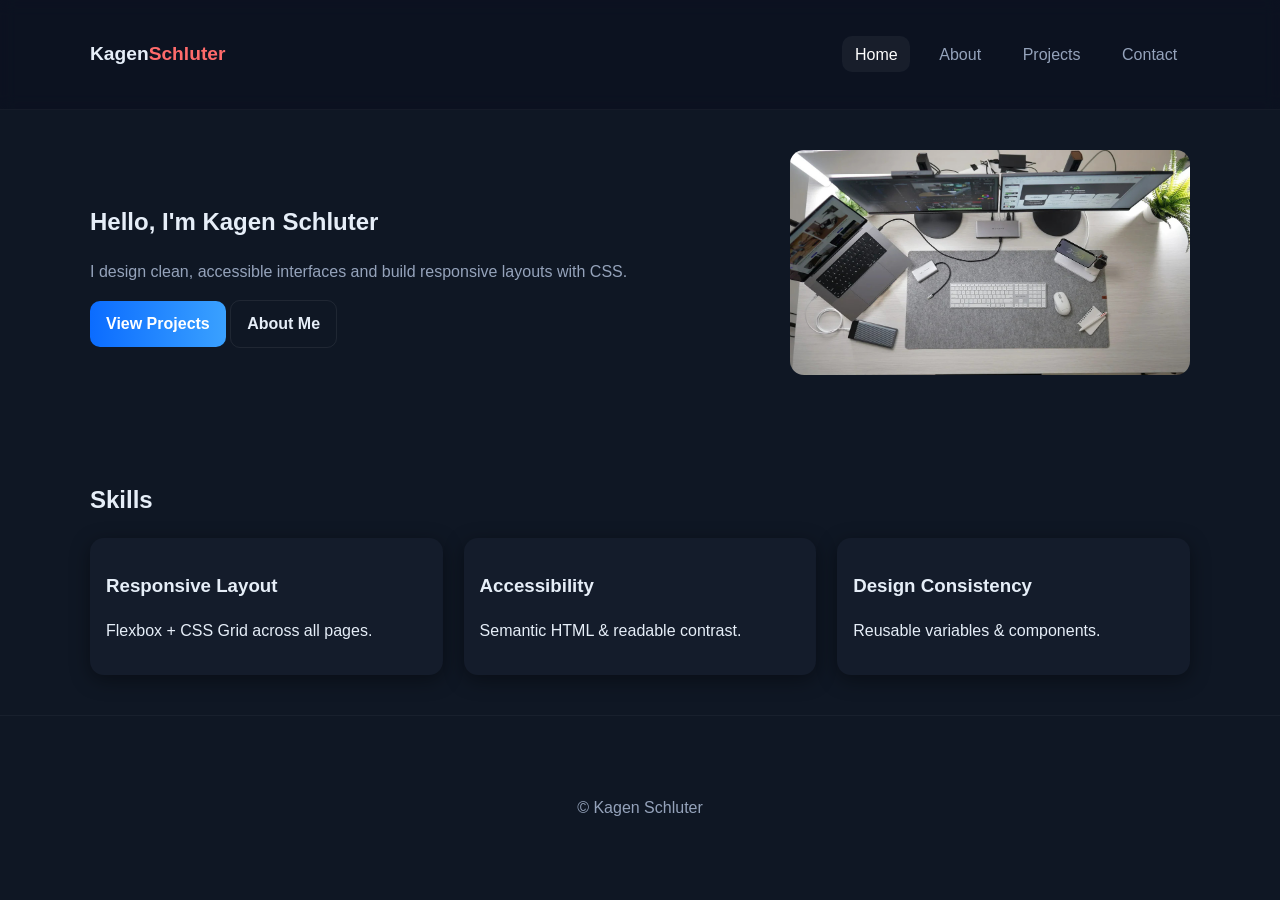
==== index.html @ 68929fca "Add files via upload" ====
<!DOCTYPE html>
<html lang="en">
<head>
  <meta charset="UTF-8" />
  <meta name="viewport" content="width=device-width, initial-scale=1" />
  <link rel="icon" type="image/png" href="assets/images/favicon.ico">
  <title>Your Name — Portfolio</title>
  <link rel="stylesheet" href="css/style.css" />
</head>

<body>
  <a class="skip-link" href="#main">Skip to main content</a>

  <header class="site-header">
    <div class="container header-inner">
      <a class="logo" href="index.html">Kagen<span>Schluter</span></a>

      <!-- Pure CSS Mobile Nav -->
      <input type="checkbox" id="nav-toggle" class="nav-toggle" aria-label="Open navigation">
      <label for="nav-toggle" class="nav-toggle-label" aria-hidden="true">☰</label>

      <nav class="site-nav">
        <ul class="nav-list">
          <li><a class="active" href="index.html">Home</a></li>
          <li><a href="about.html">About</a></li>
          <li><a href="projects.html">Projects</a></li>
          <li><a href="contact.html">Contact</a></li>
        </ul>
      </nav>
    </div>
  </header>

  <main id="main">
    <section class="hero container">
      <div class="hero-grid">
        <div>
          <h1>Hello, I'm <strong>Kagen Schluter</strong></h1>
          <p class="lede">I design clean, accessible interfaces and build responsive layouts with CSS.</p>
          <div class="cta-row">
            <a class="btn primary" href="projects.html">View Projects</a>
            <a class="btn outline" href="about.html">About Me</a>
          </div>
        </div>

        <div class="hero-image">
          <img src="assets/images/hero.jpg" alt="Laptop desk workspace">
        </div>
      </div>
    </section>

    <section class="container">
      <h2>Skills</h2>
      <div class="feature-grid">
        <article class="card">
          <h3>Responsive Layout</h3>
          <p>Flexbox + CSS Grid across all pages.</p>
        </article>

        <article class="card">
          <h3>Accessibility</h3>
          <p>Semantic HTML & readable contrast.</p>
        </article>

        <article class="card">
          <h3>Design Consistency</h3>
          <p>Reusable variables & components.</p>
        </article>
      </div>
    </section>
  </main>

  <footer class="site-footer">
    <div class="container footer-inner">
      <p>© Kagen Schluter</p>
    </div>
  </footer>
</body>
</html>
---- css/style.css ----
:root {
  --primary: #0b6cff;
  --accent: #ff6b6b;
  --text: #e6eef8;
  --muted: #95a3bb;
  --bg: #0f1724;
  --card: #141c2b;
  --radius: 14px;
  --font: "Inter", sans-serif;
}

body {
  margin: 0;
  font-family: var(--font);
  background: var(--bg);
  color: var(--text);
  line-height: 1.5;
}

img {
  max-width: 100%;
  border-radius: var(--radius);
}

.container {
  width: 90%;
  max-width: 1100px;
  margin: auto;
  padding: 2.5rem 0;
}

.skip-link {
  position: absolute;
  left: -999px;
  top: -999px;
}

.skip-link:focus {
  position: static;
  margin: 1rem;
  padding: 0.5rem;
  background: var(--primary);
  color: white;
  border-radius: 8px;
}

.site-header {
  position: sticky;
  top: 0;
  backdrop-filter: blur(8px);
  background: rgba(10, 15, 30, 0.6);
  border-bottom: 1px solid rgba(255,255,255,0.04);
  z-index: 10;
}

.header-inner {
  display: flex;
  justify-content: space-between;
  align-items: center;
}

.logo {
  font-weight: 700;
  text-decoration: none;
  color: var(--text);
  font-size: 1.2rem;
}
.logo span {
  color: var(--accent);
}

.site-nav {
  display: flex;
}

.nav-list {
  display: flex;
  list-style: none;
  gap: 1rem;
  padding: 0;
  margin: 0;
}

.nav-list a {
  text-decoration: none;
  color: var(--muted);
  padding: 0.6rem 0.8rem;
  border-radius: 10px;
  transition: 0.2s;
}
.nav-list a:hover,
.nav-list a.active {
  color: white;
  background: rgba(255,255,255,0.05);
}

.nav-toggle {
  display: none;
}

.nav-toggle-label {
  display: none;
  font-size: 1.6rem;
  cursor: pointer;
  color: var(--text);
}

@media (max-width: 800px) {
  .nav-toggle-label {
    display: block;
  }

  .nav-list {
    position: absolute;
    right: 1rem;
    top: 60px;
    background: rgba(10, 15, 30, 0.85);
    padding: 1rem;
    border-radius: 10px;
    flex-direction: column;
    display: none;
  }

  /* Show nav when checkbox checked */
  .nav-toggle:checked ~ .site-nav .nav-list {
    display: flex;
  }
}

.hero-grid {
  display: grid;
  grid-template-columns: 1fr 400px;
  gap: 2rem;
  align-items: center;
}

.lede {
  color: var(--muted);
}

.hero-image img {
  animation: floaty 6s ease-in-out infinite;
}

@keyframes floaty {
  0%,100% { transform: translateY(0); }
  50% { transform: translateY(-8px); }
}

.btn {
  text-decoration: none;
  padding: 0.7rem 1rem;
  border-radius: 10px;
  display: inline-block;
  font-weight: 600;
  transition: 0.2s;
}

.primary {
  background: linear-gradient(90deg, var(--primary), #3aa1ff);
  color: white;
}
.primary:hover {
  transform: translateY(-3px);
}

.outline {
  border: 1px solid rgba(255,255,255,0.07);
  color: var(--text);
}

.feature-grid,
.project-grid {
  display: grid;
  grid-template-columns: repeat(auto-fit,minmax(260px,1fr));
  gap: 1.3rem;
}

.card,
.project-card {
  background: var(--card);
  padding: 1rem;
  border-radius: var(--radius);
  transition: 0.25s;
  box-shadow: 0 5px 20px rgba(0,0,0,0.4);
}
.card:hover,
.project-card:hover {
  transform: translateY(-5px);
}

.about-grid {
  display: grid;
  grid-template-columns: 260px 1fr;
  gap: 2rem;
}

@media (max-width: 700px) {
  .about-grid {
    grid-template-columns: 1fr;
  }
}

.contact-form {
  display: grid;
  gap: 1rem;
}
.contact-form input,
.contact-form textarea {
  background: var(--card);
  border: 1px solid rgba(255,255,255,0.05);
  border-radius: 8px;
  padding: 0.7rem;
  color: white;
}

.site-footer {
  border-top: 1px solid rgba(255,255,255,0.04);
  text-align: center;
  padding: 1.5rem 0;
  color: var(--muted);
}
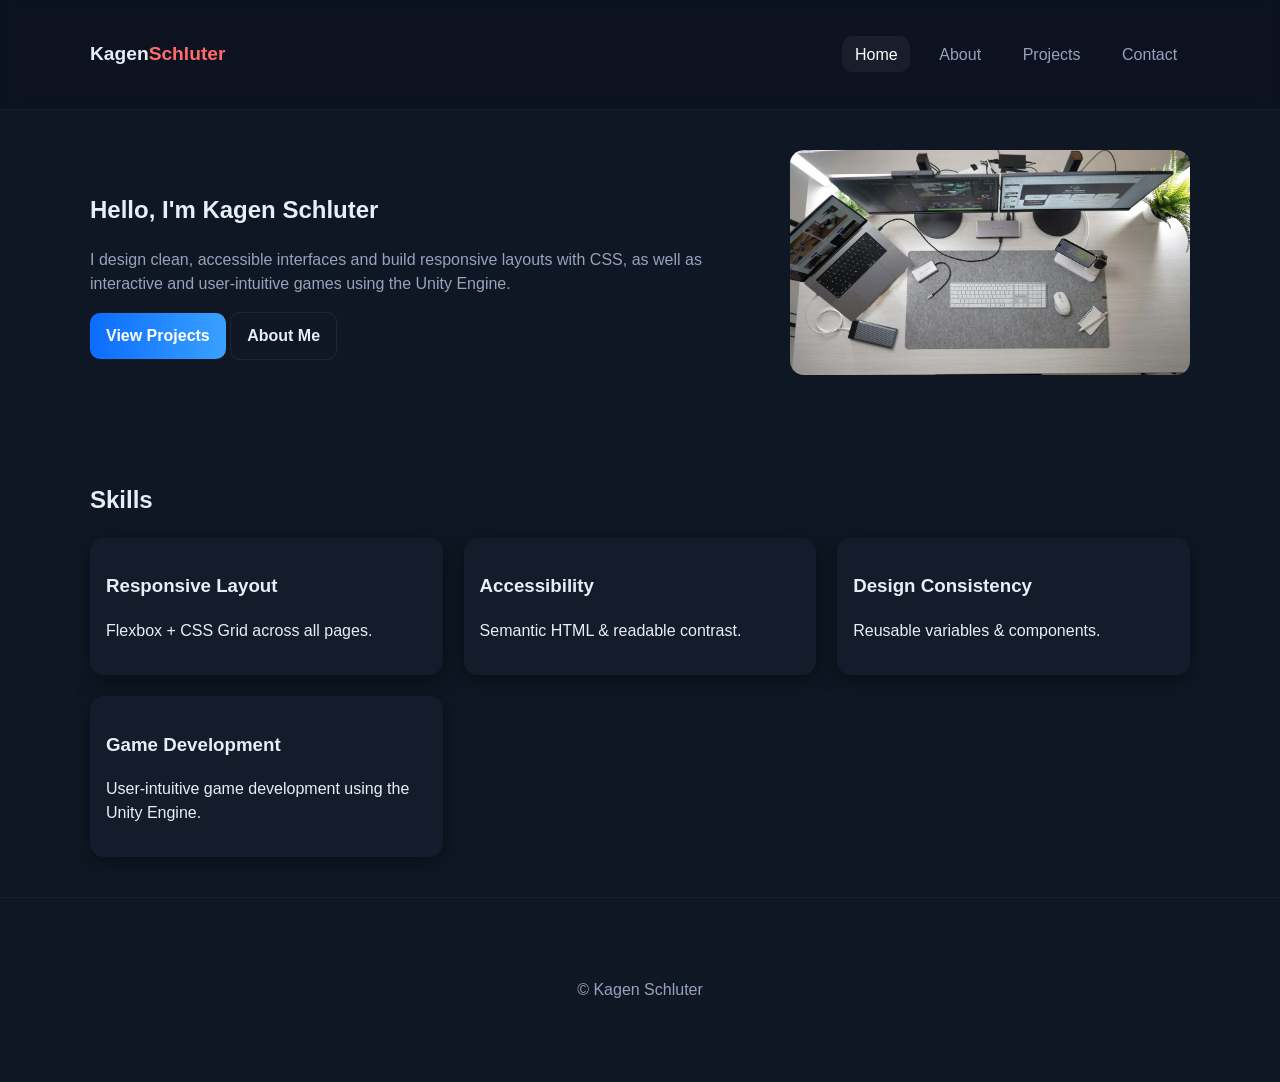
==== commit 8abd4751: "Commit changes to portfolio Added new projects to projects, made new CSS implementations, implemente" ====
--- a/index.html
+++ b/index.html
@@ -4,7 +4,7 @@
   <meta charset="UTF-8" />
   <meta name="viewport" content="width=device-width, initial-scale=1" />
   <link rel="icon" type="image/png" href="assets/images/favicon.ico">
-  <title>Your Name — Portfolio</title>
+  <title>Kagen Schluter — Portfolio</title>
   <link rel="stylesheet" href="css/style.css" />
 </head>
 
@@ -35,7 +35,7 @@
       <div class="hero-grid">
         <div>
           <h1>Hello, I'm <strong>Kagen Schluter</strong></h1>
-          <p class="lede">I design clean, accessible interfaces and build responsive layouts with CSS.</p>
+          <p class="lede">I design clean, accessible interfaces and build responsive layouts with CSS, as well as interactive and user-intuitive games using the Unity Engine.</p>
           <div class="cta-row">
             <a class="btn primary" href="projects.html">View Projects</a>
             <a class="btn outline" href="about.html">About Me</a>
@@ -65,6 +65,11 @@
           <h3>Design Consistency</h3>
           <p>Reusable variables & components.</p>
         </article>
+
+        <article class="card">
+          <h3>Game Development</h3>
+          <p>User-intuitive game development using the Unity Engine.</p>
+        </article>
       </div>
     </section>
   </main>
--- a/css/style.css
+++ b/css/style.css
@@ -220,3 +220,12 @@
   padding: 1.5rem 0;
   color: var(--muted);
 }
+
+a {
+  text-decoration: none;
+  color: #FFFFFF
+}
+
+sub {
+  color: darkslategrey
+}
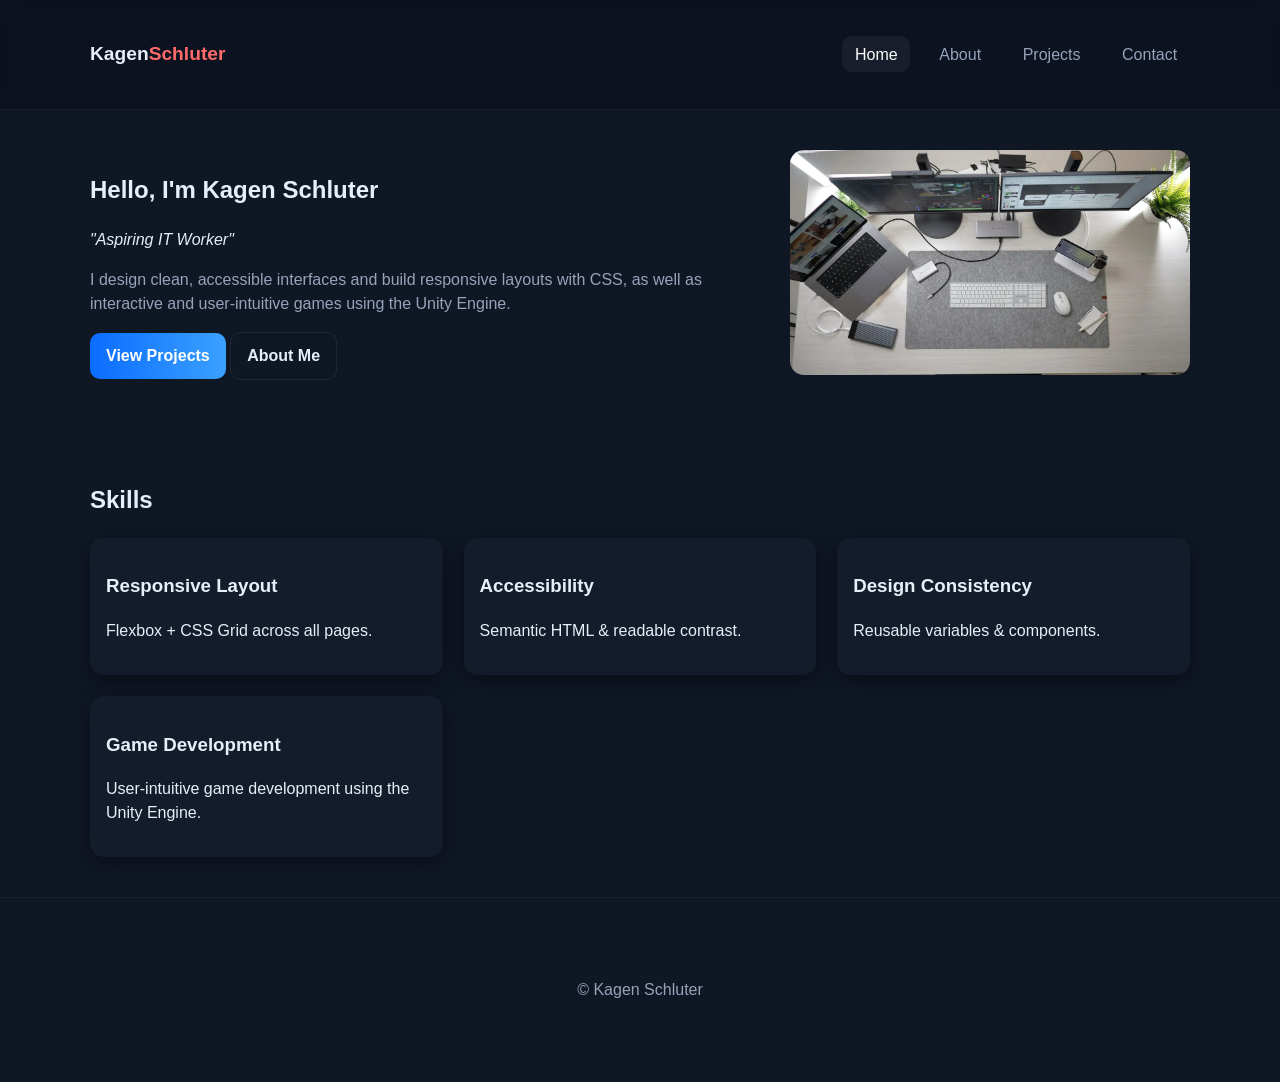
==== commit 30f325ac: "yo im pushing this" ====
--- a/index.html
+++ b/index.html
@@ -35,6 +35,7 @@
       <div class="hero-grid">
         <div>
           <h1>Hello, I'm <strong>Kagen Schluter</strong></h1>
+          <p><i>"Aspiring IT Worker"</i></p>
           <p class="lede">I design clean, accessible interfaces and build responsive layouts with CSS, as well as interactive and user-intuitive games using the Unity Engine.</p>
           <div class="cta-row">
             <a class="btn primary" href="projects.html">View Projects</a>
